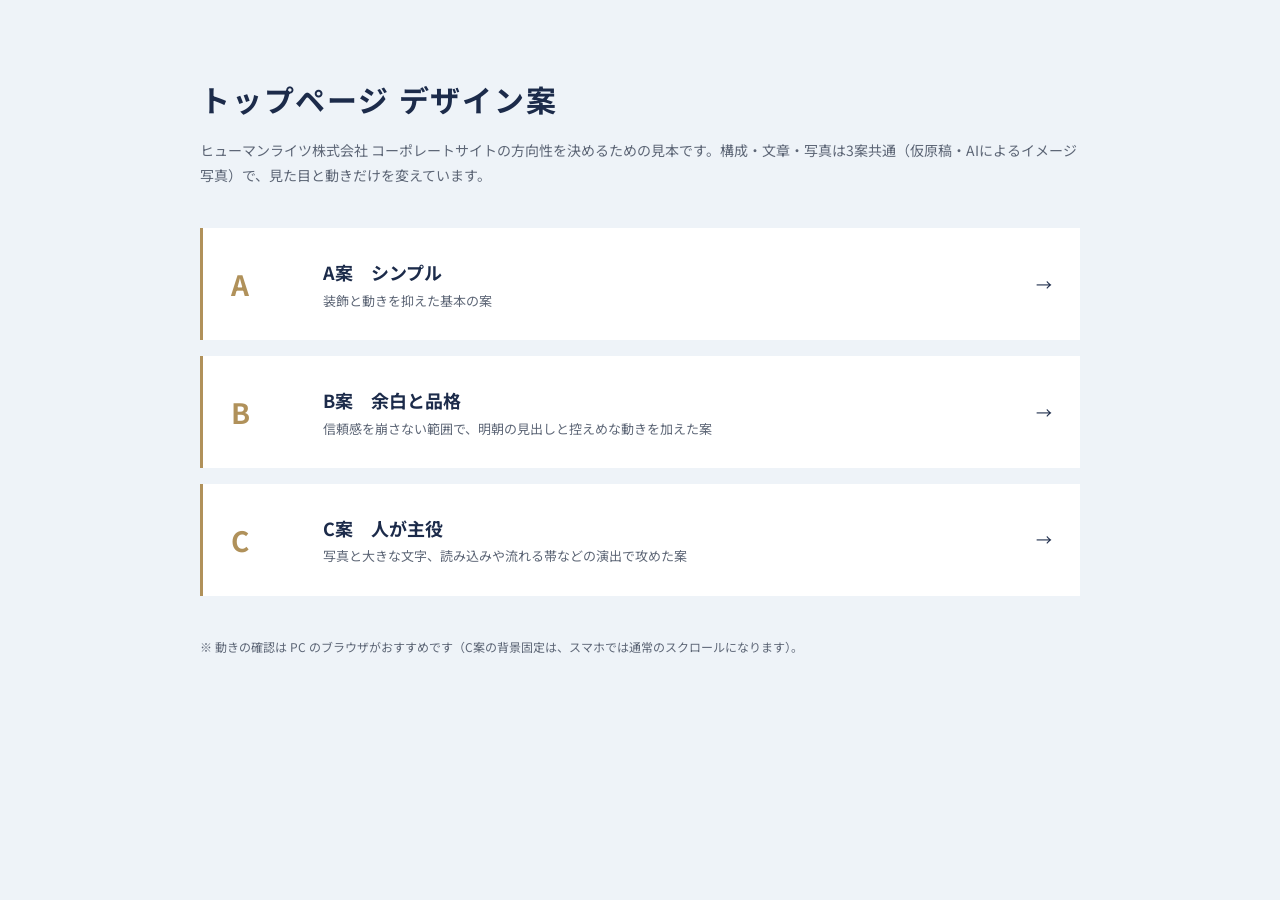
==== index.html @ c4e1541c "B案・C案のトップページ見本と入口ページを追加 Co-Authored-By: Claude Opus 5.5 <noreply@anthropic.com> Claude-Session: http" ====
<!DOCTYPE html>
<html lang="ja">
<head>
<meta charset="UTF-8">
<meta name="viewport" content="width=device-width, initial-scale=1">
<meta name="robots" content="noindex, nofollow">
<title>トップページ デザイン案｜ヒューマンライツ株式会社（デザイン確認用）</title>
<link rel="preconnect" href="https://fonts.googleapis.com">
<link rel="preconnect" href="https://fonts.gstatic.com" crossorigin>
<link href="https://fonts.googleapis.com/css2?family=Noto+Sans+JP:wght@400;700&display=swap" rel="stylesheet">
<style>
  :root { --navy: #1c2b4a; --gold: #b0915a; --line: #d8dfe8; --sub: #5d6676; }
  * { box-sizing: border-box; }
  body { margin: 0; font-family: "Noto Sans JP", sans-serif; color: #232a36; background: #eef3f8; line-height: 1.8; }
  main { width: min(100% - 32px, 880px); margin: 0 auto; padding: 72px 0; }
  h1 { margin: 0; font-size: clamp(22px, 4vw, 30px); color: var(--navy); letter-spacing: .06em; }
  .lead { margin: 12px 0 40px; font-size: 14px; color: var(--sub); }
  ul { list-style: none; margin: 0; padding: 0; display: grid; gap: 16px; }
  a { display: grid; grid-template-columns: 72px 1fr auto; align-items: center; gap: 20px; padding: 28px 28px; background: #fff; border-left: 3px solid var(--gold); text-decoration: none; color: inherit; transition: transform .3s; }
  a:hover { transform: translateX(6px); }
  .tag { font-size: 28px; font-weight: 700; color: var(--gold); }
  .name { font-weight: 700; font-size: 18px; color: var(--navy); }
  .desc { display: block; font-size: 13px; color: var(--sub); }
  .arrow { color: var(--navy); }
  .note { margin-top: 40px; font-size: 12px; color: var(--sub); }
  @media (max-width: 599px) { a { grid-template-columns: 48px 1fr; padding: 22px 20px; } .arrow { display: none; } }
</style>
</head>
<body>
<main>
  <h1>トップページ デザイン案</h1>
  <p class="lead">ヒューマンライツ株式会社 コーポレートサイトの方向性を決めるための見本です。構成・文章・写真は3案共通（仮原稿・AIによるイメージ写真）で、見た目と動きだけを変えています。</p>
  <ul>
    <li><a href="https://hrgroup.e-adeliae-2026.com/html/a/"><span class="tag">A</span><span><span class="name">A案　シンプル</span><span class="desc">装飾と動きを抑えた基本の案</span></span><span class="arrow">→</span></a></li>
    <li><a href="b/"><span class="tag">B</span><span><span class="name">B案　余白と品格</span><span class="desc">信頼感を崩さない範囲で、明朝の見出しと控えめな動きを加えた案</span></span><span class="arrow">→</span></a></li>
    <li><a href="c/"><span class="tag">C</span><span><span class="name">C案　人が主役</span><span class="desc">写真と大きな文字、読み込みや流れる帯などの演出で攻めた案</span></span><span class="arrow">→</span></a></li>
  </ul>
  <p class="note">※ 動きの確認は PC のブラウザがおすすめです（C案の背景固定は、スマホでは通常のスクロールになります）。</p>
</main>
</body>
</html>
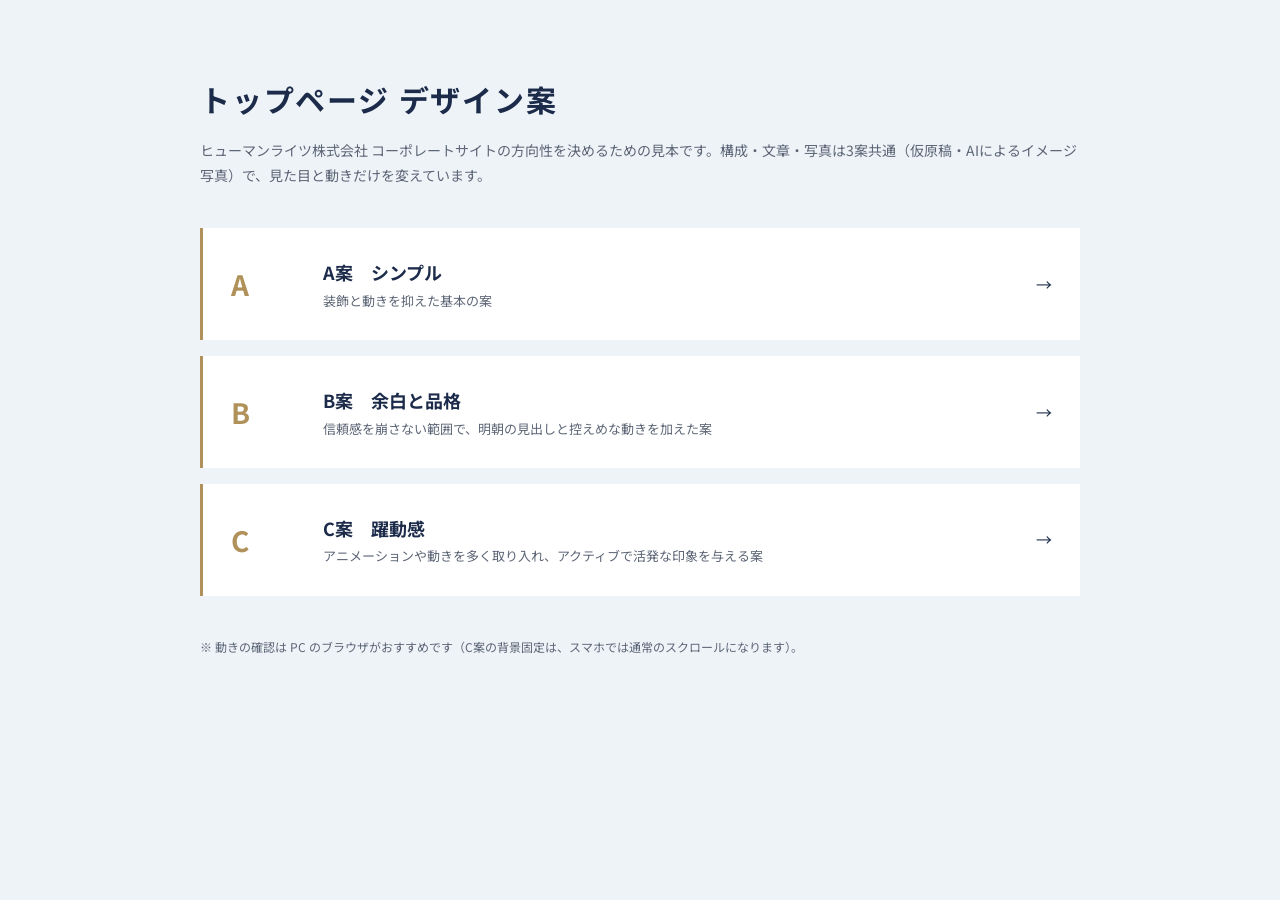
==== commit 4d4eecbf: "C案の名称を「躍動感」に変更 Co-Authored-By: Claude Opus 5.5 <noreply@anthropic.com> Claude-Session: https://claud" ====
--- a/index.html
+++ b/index.html
@@ -33,7 +33,7 @@
   <ul>
     <li><a href="https://hrgroup.e-adeliae-2026.com/html/a/"><span class="tag">A</span><span><span class="name">A案　シンプル</span><span class="desc">装飾と動きを抑えた基本の案</span></span><span class="arrow">→</span></a></li>
     <li><a href="b/"><span class="tag">B</span><span><span class="name">B案　余白と品格</span><span class="desc">信頼感を崩さない範囲で、明朝の見出しと控えめな動きを加えた案</span></span><span class="arrow">→</span></a></li>
-    <li><a href="c/"><span class="tag">C</span><span><span class="name">C案　人が主役</span><span class="desc">写真と大きな文字、読み込みや流れる帯などの演出で攻めた案</span></span><span class="arrow">→</span></a></li>
+    <li><a href="c/"><span class="tag">C</span><span><span class="name">C案　躍動感</span><span class="desc">アニメーションや動きを多く取り入れ、アクティブで活発な印象を与える案</span></span><span class="arrow">→</span></a></li>
   </ul>
   <p class="note">※ 動きの確認は PC のブラウザがおすすめです（C案の背景固定は、スマホでは通常のスクロールになります）。</p>
 </main>
